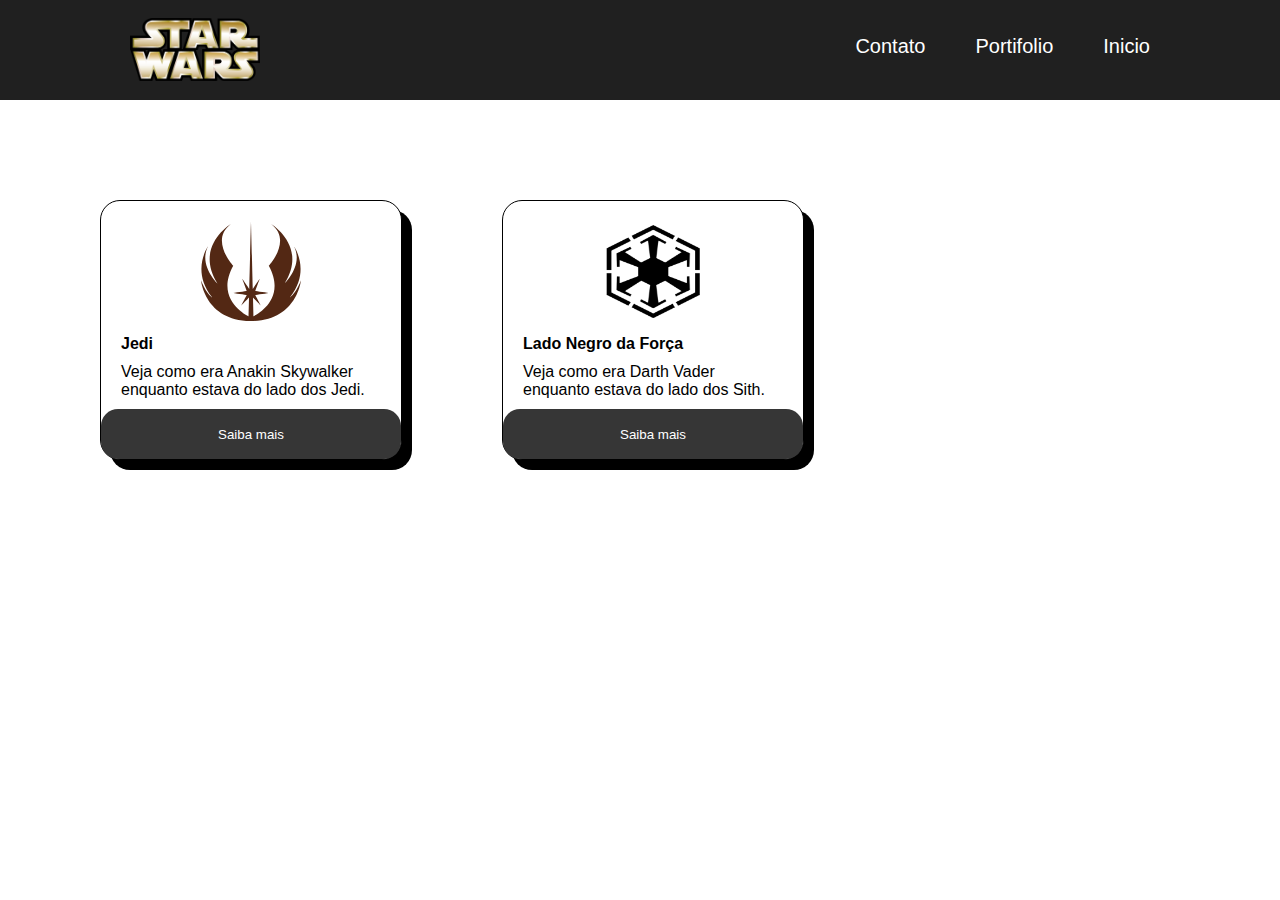
==== inicio.html @ 06260b21 "first commit" ====
<!DOCTYPE html>
<html lang="pt-BR">
<head>
    <meta charset="UTF-8">
    <meta http-equiv="X-UA-Compatible" content="IE=edge">
    <meta name="viewport" content="width=device-width, initial-scale=1.0">
    <link rel = "stylesheet" href = "CSS/style.css">
    <title>Document</title>
</head>
<body>
    <header>
        <nav>
            <ul>
                <li><a href="inicio.html">Inicio</a></li>
                <li><a href="portifolio.html">Portifolio</a></li>
                <li><a href="contato.html">Contato</a></li>
            </ul>
        </nav>
        <div><img src="IMAGENS/Star_Wars-logo-BF51C9BC8D-seeklogo.com.png" id="imagemlogo"></div>
    </header>
    <section>
        <div class="quadrados">
            <img src="IMAGENS/Jedi_symbol.svg">
            <ul>
                <li><b>Jedi</b></li>
                <li>Veja como era Anakin Skywalker enquanto estava do lado dos Jedi.</li>
            </ul>
            <button>Saiba mais</button>
        </div>
        <div class="quadrados">
            <img src="IMAGENS/Logo-sith-empire.png">
            <ul>
                <li><b>Lado Negro da Força</b></li>
                <li>Veja como era Darth Vader enquanto estava do lado dos Sith.</li>
            </ul>
            <button>Saiba mais</button>
        </div>
    </section>
</body>
</html>
---- CSS/style.css ----
*{
    margin: 0;
    font-family:Verdana, Geneva, Tahoma, sans-serif ;
}
header{
    background-color: rgb(32, 32, 32);
    width: 100%;
    height: 100px;
    
}
nav ul{
    list-style-type: none;
    margin-right: 130px;
}
nav ul li{
    display: inline;
    float: right;
    font-size: 20px;
    justify-content: flex-end;
    margin-top: 35px;
    padding-left: 50px;
}

#imagemlogo{
    margin-left: 130px;
    margin-top: 18px;
    width: 130px;
}

a{
    text-decoration: none;
    color: rgb(255, 255, 255);
}

#anakin{
    margin-top: 100px;
    margin-left: 150px;
    border-radius: 20px;
    width: 500px;
}

section{
    display: flex;
}

#sobremim{
    margin-top: 80px;
    margin-left: 70px;
    margin-right: 150px;
}

#sobremim h1{
    margin-bottom: 20px;
    margin-top: 20px;
}

.quadrados{
    background-color: white;
    border-radius: 20px;
    box-shadow: 10px 10px;
    margin-left: 100px;
    width: 300px;
    margin-top: 100px;
    border: 1px solid black;
}

.quadrados img{
    width: 100px;
    height: 100px;
    margin-left: 100px;
    margin-top: 20px;
}

.quadrados ul{
    list-style-type: none;
    padding: 0;
    padding-left: 20px;
    padding-right: 20px;
}

.quadrados button{
    width: 100%;
    height: 50px;
    background-color: rgb(54, 54, 54);
    color: white;
    border: none;
    border-radius: 17px;
}

.quadrados ul li{
    margin-top: 10px;
    margin-bottom: 10px;
}

.quadrados button:hover{
    background-color: rgba(0, 0, 0, 0.651);
    cursor: pointer;
}

#contato{
    width: 700px;
    margin-left: 600px;
    margin-top: 50px;
}

#contato p{
    margin-top: 20px;
    margin-bottom: 20px;
}

#contato input[type = text], [type = email],[type = tel]{
    width: 100%;
    border-radius: 5px;
    padding-bottom: 20px;
    margin-bottom: 20px;
    border: 1px solid gray;
}

#contato input[type = submit]{
    float: right;
    background-color: rgb(54, 54, 54);
    color: white;
    border: none;
    border-radius: 5px;
    padding: 10px 20px 10px 20px;
}

#contato input[type = tel]{
    padding-bottom: 100px;
}
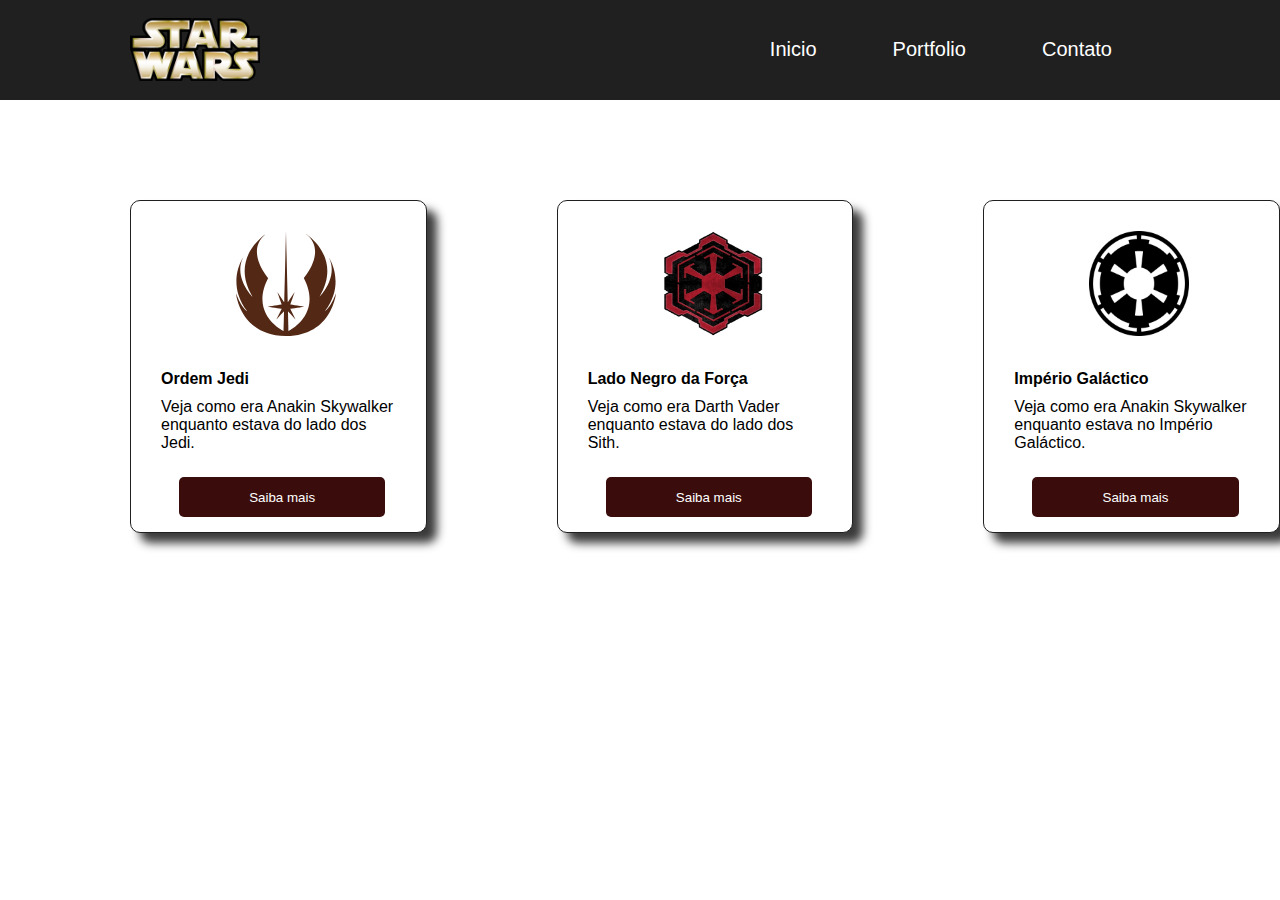
==== commit 081e3712: "second commit" ====
--- a/inicio.html
+++ b/inicio.html
@@ -11,30 +11,38 @@
     <header>
         <nav>
             <ul>
-                <li><a href="inicio.html">Inicio</a></li>
-                <li><a href="portifolio.html">Portifolio</a></li>
-                <li><a href="contato.html">Contato</a></li>
+                <a href="contato.html"><li>Contato</li></a>
+                <a href="portfolio.html"><li>Portfolio</li></a>
+                <a href="inicio.html"><li>Inicio</li></a>
             </ul>
         </nav>
-        <div><img src="IMAGENS/Star_Wars-logo-BF51C9BC8D-seeklogo.com.png" id="imagemlogo"></div>
+        <div><img src="IMAGENS/Star_Wars-logo-BF51C9BC8D-seeklogo.com.png"></div>
     </header>
     <section>
         <div class="quadrados">
             <img src="IMAGENS/Jedi_symbol.svg">
             <ul>
-                <li><b>Jedi</b></li>
+                <li><b>Ordem Jedi</b></li>
                 <li>Veja como era Anakin Skywalker enquanto estava do lado dos Jedi.</li>
             </ul>
             <button>Saiba mais</button>
         </div>
         <div class="quadrados">
-            <img src="IMAGENS/Logo-sith-empire.png">
+            <img src="IMAGENS/Symbol.webp">
             <ul>
                 <li><b>Lado Negro da Força</b></li>
                 <li>Veja como era Darth Vader enquanto estava do lado dos Sith.</li>
             </ul>
             <button>Saiba mais</button>
         </div>
+        <div class="quadrados">
+            <img src="IMAGENS/Emblema_Imperial.webp">
+            <ul>
+                <li><b>Império Galáctico</b></li>
+                <li>Veja como era Anakin Skywalker enquanto estava no Império Galáctico.</li>
+            </ul>
+            <button>Saiba mais</button>
+        </div>
     </section>
 </body>
 </html>--- a/CSS/style.css
+++ b/CSS/style.css
@@ -2,101 +2,113 @@
     margin: 0;
     font-family:Verdana, Geneva, Tahoma, sans-serif ;
 }
+
+/*Header*/
 header{
     background-color: rgb(32, 32, 32);
     width: 100%;
     height: 100px;
     
 }
-nav ul{
+header nav ul{
     list-style-type: none;
     margin-right: 130px;
 }
-nav ul li{
+header nav ul li{
     display: inline;
     float: right;
     font-size: 20px;
     justify-content: flex-end;
-    margin-top: 35px;
-    padding-left: 50px;
+    padding: 38px;
+    text-decoration: none;
+    color: rgb(255, 255, 255);
+}
+header nav ul li:hover{
+    background-color: rgba(47, 49, 49, 0.753);
+    cursor: pointer;
 }
 
-#imagemlogo{
+header img{
     margin-left: 130px;
     margin-top: 18px;
     width: 130px;
 }
 
-a{
-    text-decoration: none;
-    color: rgb(255, 255, 255);
+/*Section Universal*/
+section{
+    display: flex;
 }
 
-#anakin{
-    margin-top: 100px;
+/*Portfolio*/
+#anakinportfolio{
+    margin-top: 80px;
     margin-left: 150px;
     border-radius: 20px;
     width: 500px;
 }
 
-section{
-    display: flex;
-}
-
-#sobremim{
-    margin-top: 80px;
+#descricoesportfolio{
+    margin-top: 75px;
     margin-left: 70px;
     margin-right: 150px;
 }
 
-#sobremim h1{
+#descricoesportfolio ul{
+    padding-left: 20px;
+}
+
+#descricoesportfolio h1{
     margin-bottom: 20px;
     margin-top: 20px;
 }
 
+/*Inicio-Home*/
 .quadrados{
     background-color: white;
-    border-radius: 20px;
-    box-shadow: 10px 10px;
-    margin-left: 100px;
+    border-radius: 10px;
+    box-shadow: 10px 10px 10px rgb(59, 59, 59);
+    margin-left: 130px;
     width: 300px;
     margin-top: 100px;
-    border: 1px solid black;
+    border: 1px solid rgb(32, 32, 32);
 }
 
 .quadrados img{
     width: 100px;
-    height: 100px;
-    margin-left: 100px;
-    margin-top: 20px;
+    height: 105px;
+    margin-left: 105px;
+    margin-top: 30px;
 }
 
 .quadrados ul{
     list-style-type: none;
-    padding: 0;
-    padding-left: 20px;
-    padding-right: 20px;
-}
-
-.quadrados button{
-    width: 100%;
-    height: 50px;
-    background-color: rgb(54, 54, 54);
-    color: white;
-    border: none;
-    border-radius: 17px;
+    padding-left: 30px;
+    padding-right: 30px;
+    margin-top: 30px;
 }
 
 .quadrados ul li{
     margin-top: 10px;
-    margin-bottom: 10px;
+}
+
+.quadrados button{
+    margin-left: 48px;
+    margin-top: 25px;
+    margin-bottom: 15px;
+    width: 70%;
+    height: 40px;
+    background-color: rgb(58, 13, 12);
+    color: rgb(255, 255, 255);
+    border: none;
+    border-radius: 5px;
 }
 
 .quadrados button:hover{
-    background-color: rgba(0, 0, 0, 0.651);
+    background-color: rgb(20, 4, 4);
     cursor: pointer;
 }
 
+/*Contato*/
 #contato{
     width: 700px;
     margin-left: 600px;
@@ -108,10 +120,10 @@
     margin-bottom: 20px;
 }
 
-#contato input[type = text], [type = email],[type = tel]{
-    width: 100%;
+#contato input[type = text], [type = email], textarea{
+    width: 97%;
     border-radius: 5px;
-    padding-bottom: 20px;
+    padding: 10px 10px 10px 10px;
     margin-bottom: 20px;
     border: 1px solid gray;
 }
@@ -125,9 +137,7 @@
     padding: 10px 20px 10px 20px;
 }
 
-#contato input[type = tel]{
-    padding-bottom: 100px;
-}
-
-
-
+#contato input[type = submit]:hover{
+    background-color: rgba(0, 0, 0, 0.651);
+    cursor: pointer;
+}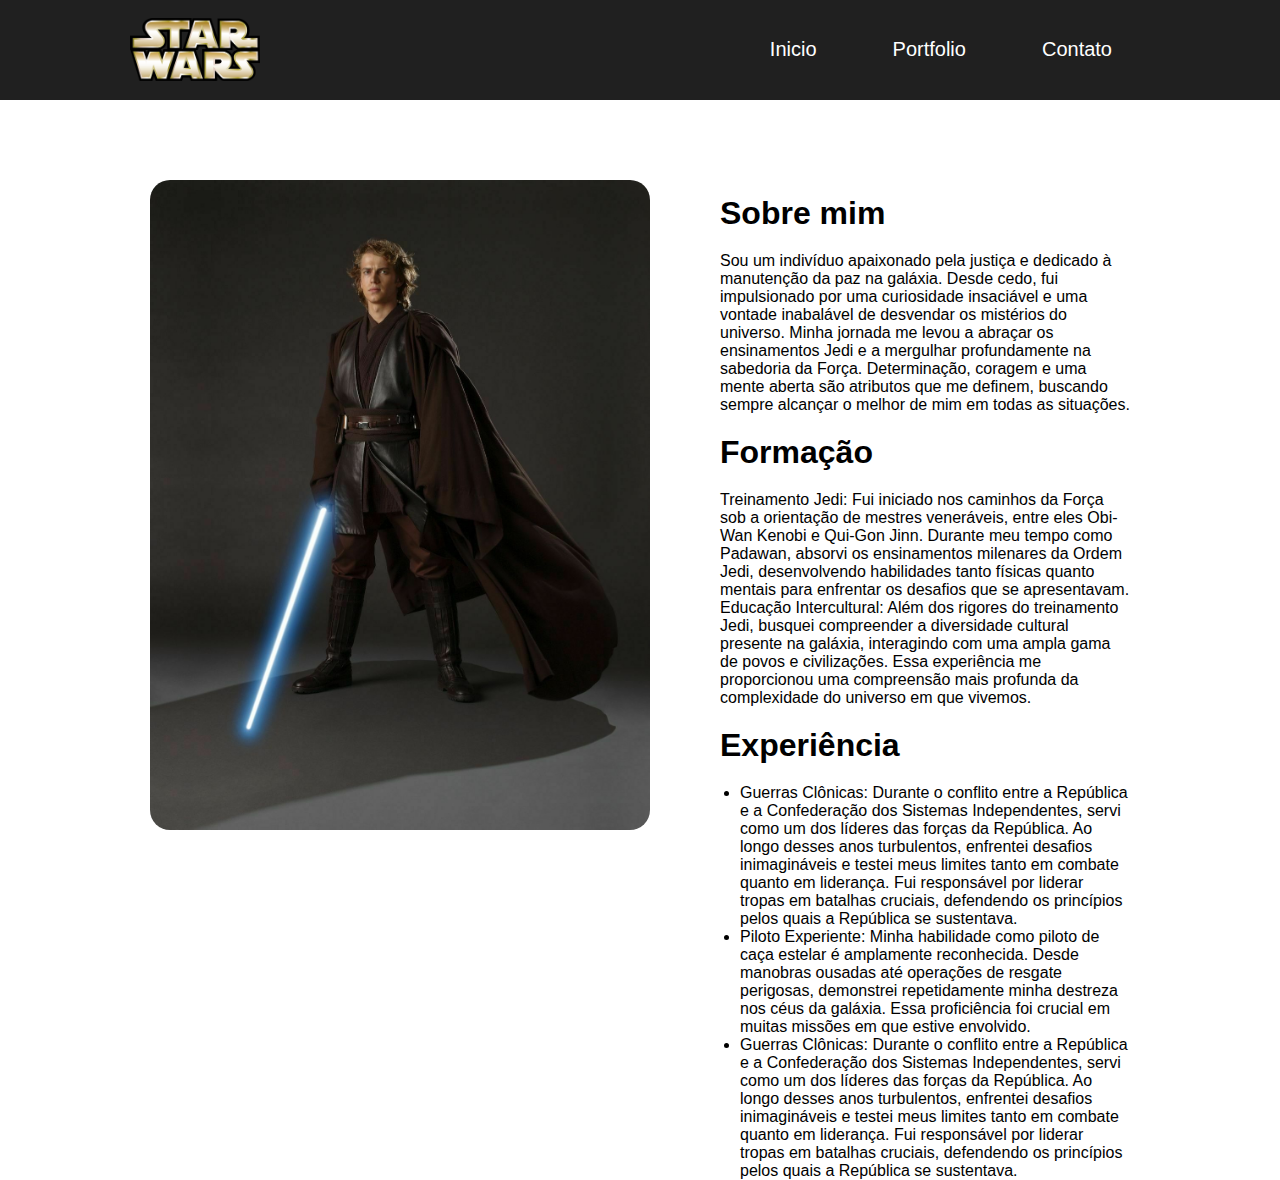
==== commit 1ac392ed: "terceiro commit" ====
--- a/inicio.html
+++ b/inicio.html
@@ -5,7 +5,7 @@
     <meta http-equiv="X-UA-Compatible" content="IE=edge">
     <meta name="viewport" content="width=device-width, initial-scale=1.0">
     <link rel = "stylesheet" href = "CSS/style.css">
-    <title>Document</title>
+    <title>Anakin Skywalker</title>
 </head>
 <body>
     <header>
@@ -18,30 +18,38 @@
         </nav>
         <div><img src="IMAGENS/Star_Wars-logo-BF51C9BC8D-seeklogo.com.png"></div>
     </header>
-    <section>
-        <div class="quadrados">
-            <img src="IMAGENS/Jedi_symbol.svg">
-            <ul>
-                <li><b>Ordem Jedi</b></li>
-                <li>Veja como era Anakin Skywalker enquanto estava do lado dos Jedi.</li>
-            </ul>
-            <button>Saiba mais</button>
-        </div>
-        <div class="quadrados">
-            <img src="IMAGENS/Symbol.webp">
-            <ul>
-                <li><b>Lado Negro da Força</b></li>
-                <li>Veja como era Darth Vader enquanto estava do lado dos Sith.</li>
-            </ul>
-            <button>Saiba mais</button>
-        </div>
-        <div class="quadrados">
-            <img src="IMAGENS/Emblema_Imperial.webp">
-            <ul>
-                <li><b>Império Galáctico</b></li>
-                <li>Veja como era Anakin Skywalker enquanto estava no Império Galáctico.</li>
-            </ul>
-            <button>Saiba mais</button>
+
+    <section id="centro">
+        <div><img src="IMAGENS/anakin.jpg" id="anakinportfolio"></div>
+        <div id="descricoesportfolio">
+            <h1>Sobre mim</h1>
+            <p>Sou um indivíduo apaixonado pela justiça e dedicado à manutenção da paz na galáxia. Desde cedo, fui impulsionado
+                 por uma curiosidade insaciável e uma vontade inabalável de desvendar os mistérios do universo. Minha jornada me 
+                 levou a abraçar os ensinamentos Jedi e a mergulhar profundamente na sabedoria da Força. Determinação, coragem e uma
+                  mente aberta são atributos que me definem, buscando sempre alcançar o melhor de mim em todas as situações.</p>
+            <h1>Formação</h1>
+            <p>Treinamento Jedi: Fui iniciado nos caminhos da Força sob a orientação de mestres veneráveis, entre eles Obi-Wan Kenobi 
+                e Qui-Gon Jinn. Durante meu tempo como Padawan, absorvi os ensinamentos milenares da Ordem Jedi, desenvolvendo habilidades 
+                tanto físicas quanto mentais para enfrentar os desafios que se apresentavam.
+                Educação Intercultural: Além dos rigores do treinamento Jedi, busquei compreender a diversidade cultural presente na 
+                galáxia, interagindo com uma ampla gama de povos e civilizações. Essa experiência me proporcionou uma compreensão mais 
+                profunda da complexidade do universo em que vivemos.</p>
+            <h1>Experiência</h1>
+            <p>
+                <ul>
+                    <li>Guerras Clônicas: Durante o conflito entre a República e a Confederação dos Sistemas Independentes, servi como 
+                        um dos líderes das forças da República. Ao longo desses anos turbulentos, enfrentei desafios inimagináveis e testei
+                        meus limites tanto em combate quanto em liderança. Fui responsável por liderar tropas em batalhas cruciais, defendendo
+                        os princípios pelos quais a República se sustentava.</li>
+                    <li>Piloto Experiente: Minha habilidade como piloto de caça estelar é amplamente reconhecida. Desde manobras ousadas até
+                        operações de resgate perigosas, demonstrei repetidamente minha destreza nos céus da galáxia. Essa proficiência foi crucial 
+                        em muitas missões em que estive envolvido.</li>
+                    <li>Guerras Clônicas: Durante o conflito entre a República e a Confederação dos Sistemas Independentes, servi como 
+                        um dos líderes das forças da República. Ao longo desses anos turbulentos, enfrentei desafios inimagináveis e testei
+                        meus limites tanto em combate quanto em liderança. Fui responsável por liderar tropas em batalhas cruciais, defendendo
+                        os princípios pelos quais a República se sustentava.</li>
+                </ul>
+            </p>
         </div>
     </section>
 </body>
